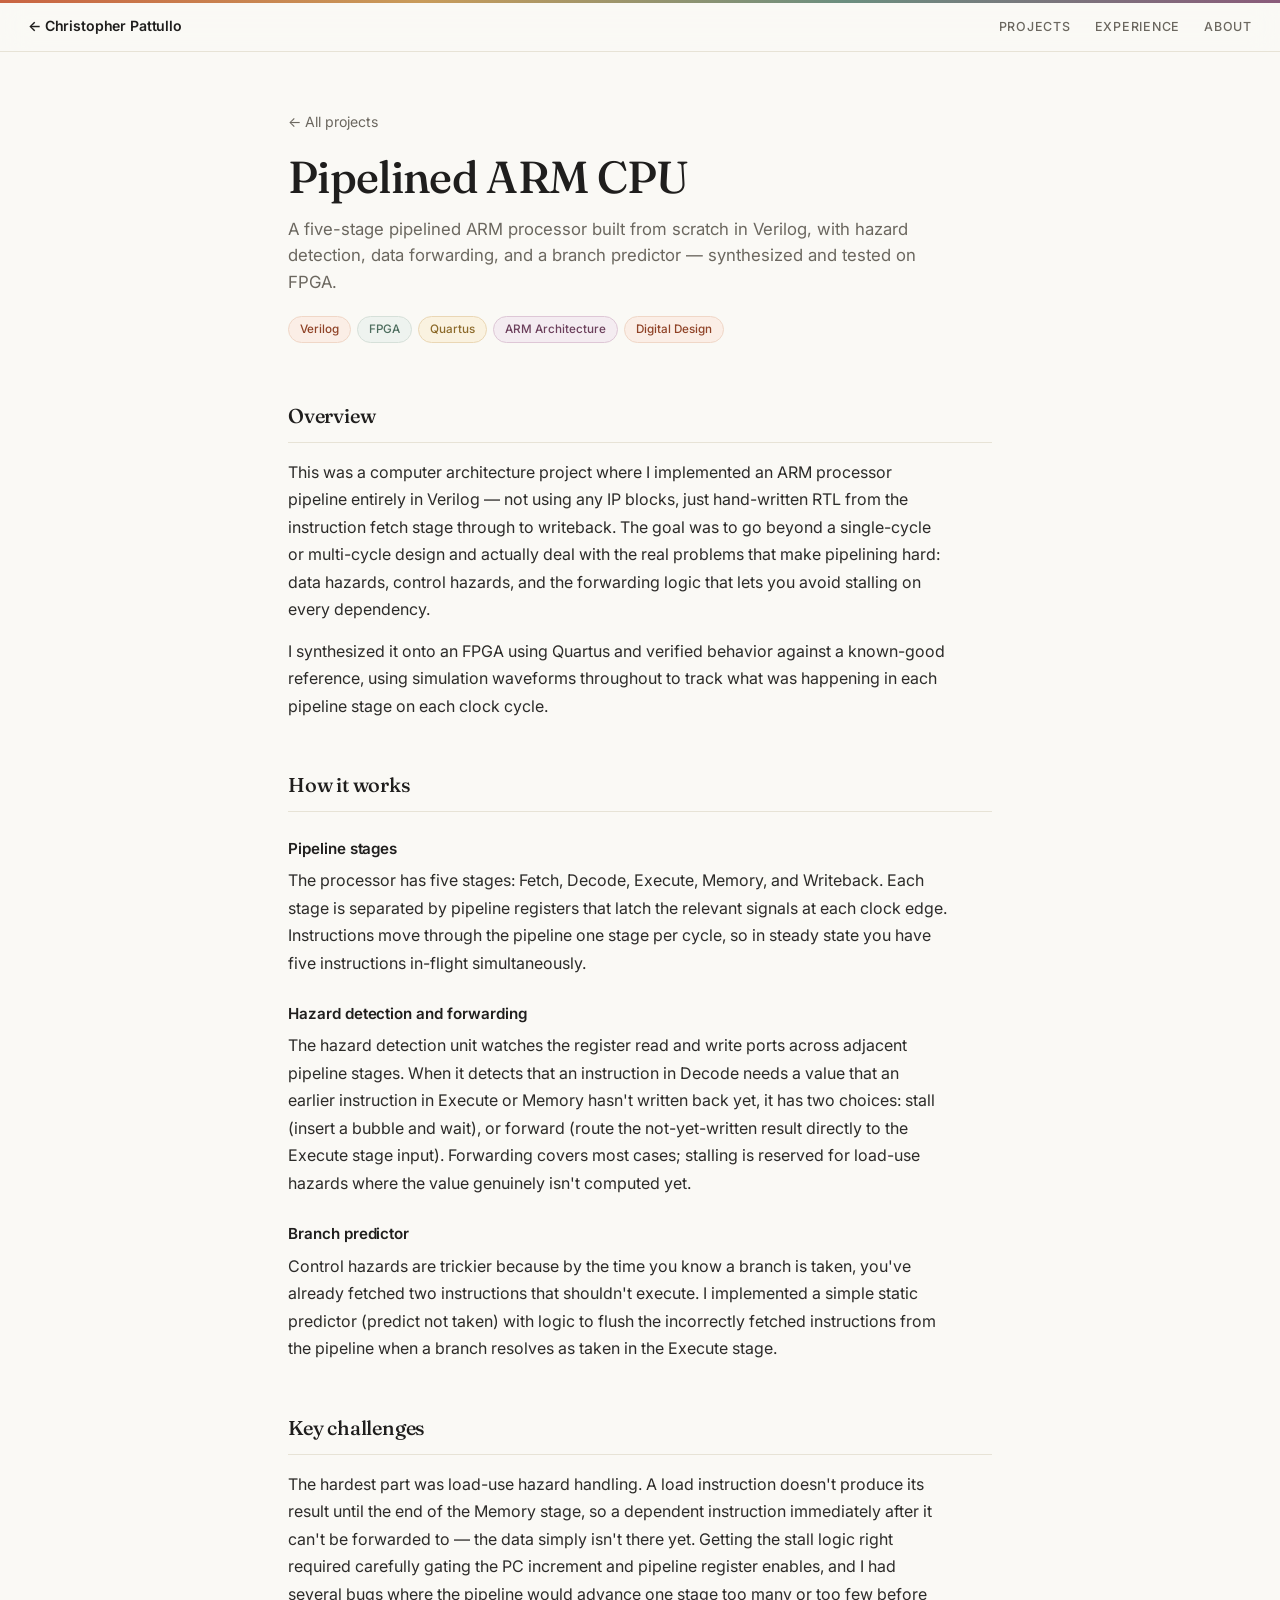
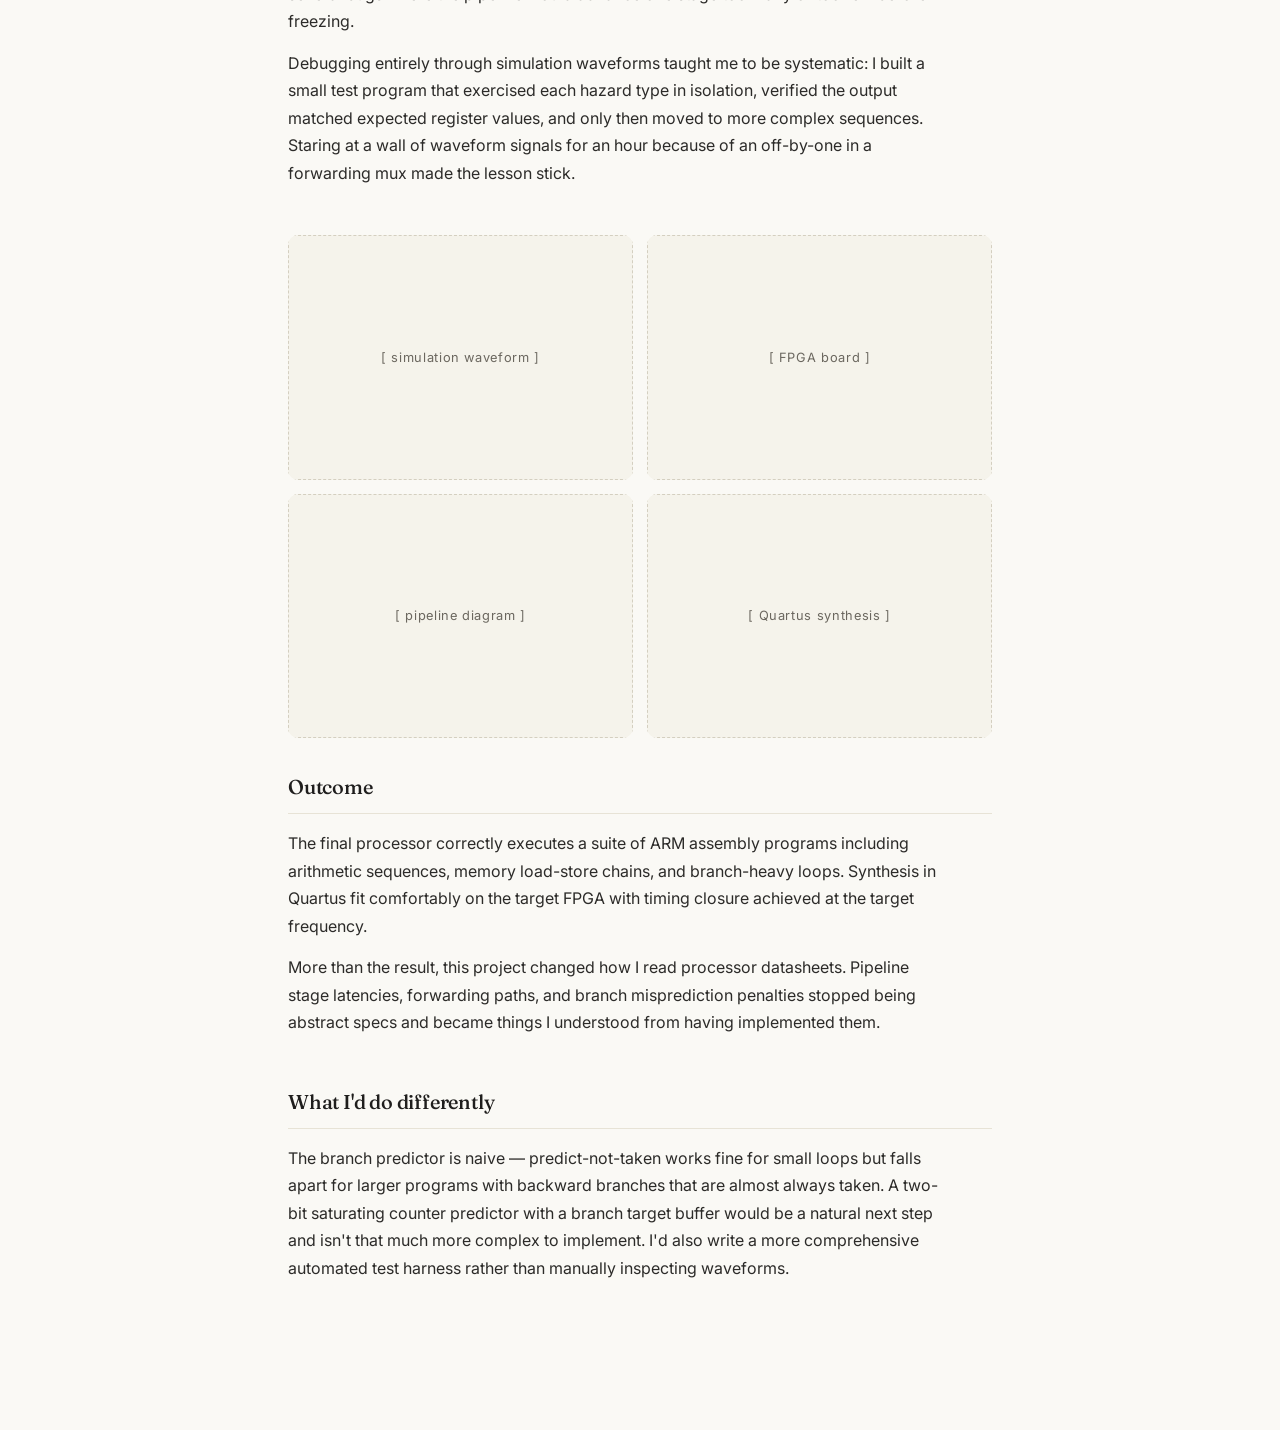
==== projects/arm-cpu.html @ b85e5b7a "created overall template for the website and initial data" ====
<!doctype html>
<html lang="en">
  <head>
    <meta charset="utf-8" />
    <meta name="viewport" content="width=device-width, initial-scale=1" />
    <title>Pipelined ARM CPU — Christopher Pattullo</title>
    <meta
      name="description"
      content="A five-stage pipelined ARM processor built from scratch in Verilog and synthesized on FPGA."
    />
    <link rel="preconnect" href="https://fonts.googleapis.com" />
    <link rel="preconnect" href="https://fonts.gstatic.com" crossorigin />
    <link
      href="https://fonts.googleapis.com/css2?family=Fraunces:opsz,wght@9..144,400;9..144,500;9..144,600&family=Inter:wght@400;500;600&display=swap"
      rel="stylesheet"
    />
    <link rel="stylesheet" href="../styles.css" />
  </head>
  <body>

    <nav class="sticky-nav" aria-label="Site navigation">
      <a class="nav-back" href="../index.html">← Christopher Pattullo</a>
      <ul class="nav-links">
        <li><a href="../index.html#projects">Projects</a></li>
        <li><a href="../index.html#experience">Experience</a></li>
        <li><a href="../index.html#about">About</a></li>
      </ul>
    </nav>

    <main class="page project-page">

      <header class="project-hero">
        <a class="project-back" href="../index.html#projects">← All projects</a>
        <h1>Pipelined ARM CPU</h1>
        <p class="project-tagline">
          A five-stage pipelined ARM processor built from scratch in Verilog,
          with hazard detection, data forwarding, and a branch predictor —
          synthesized and tested on FPGA.
        </p>
        <div class="tags">
          <span class="tag">Verilog</span>
          <span class="tag">FPGA</span>
          <span class="tag">Quartus</span>
          <span class="tag">ARM Architecture</span>
          <span class="tag">Digital Design</span>
        </div>
      </header>

      <section class="project-section">
        <h2>Overview</h2>
        <p>
          This was a computer architecture project where I implemented an ARM
          processor pipeline entirely in Verilog — not using any IP blocks,
          just hand-written RTL from the instruction fetch stage through to
          writeback. The goal was to go beyond a single-cycle or multi-cycle
          design and actually deal with the real problems that make pipelining
          hard: data hazards, control hazards, and the forwarding logic that
          lets you avoid stalling on every dependency.
        </p>
        <p>
          I synthesized it onto an FPGA using Quartus and verified behavior
          against a known-good reference, using simulation waveforms throughout
          to track what was happening in each pipeline stage on each clock
          cycle.
        </p>
      </section>

      <section class="project-section">
        <h2>How it works</h2>

        <h3>Pipeline stages</h3>
        <p>
          The processor has five stages: Fetch, Decode, Execute, Memory, and
          Writeback. Each stage is separated by pipeline registers that latch
          the relevant signals at each clock edge. Instructions move through
          the pipeline one stage per cycle, so in steady state you have five
          instructions in-flight simultaneously.
        </p>

        <h3>Hazard detection and forwarding</h3>
        <p>
          The hazard detection unit watches the register read and write ports
          across adjacent pipeline stages. When it detects that an instruction
          in Decode needs a value that an earlier instruction in Execute or
          Memory hasn't written back yet, it has two choices: stall (insert
          a bubble and wait), or forward (route the not-yet-written result
          directly to the Execute stage input). Forwarding covers most cases;
          stalling is reserved for load-use hazards where the value genuinely
          isn't computed yet.
        </p>

        <h3>Branch predictor</h3>
        <p>
          Control hazards are trickier because by the time you know a branch
          is taken, you've already fetched two instructions that shouldn't
          execute. I implemented a simple static predictor (predict not taken)
          with logic to flush the incorrectly fetched instructions from the
          pipeline when a branch resolves as taken in the Execute stage.
        </p>
      </section>

      <section class="project-section">
        <h2>Key challenges</h2>
        <p>
          The hardest part was load-use hazard handling. A load instruction
          doesn't produce its result until the end of the Memory stage, so a
          dependent instruction immediately after it can't be forwarded to —
          the data simply isn't there yet. Getting the stall logic right
          required carefully gating the PC increment and pipeline register
          enables, and I had several bugs where the pipeline would advance
          one stage too many or too few before freezing.
        </p>
        <p>
          Debugging entirely through simulation waveforms taught me to be
          systematic: I built a small test program that exercised each hazard
          type in isolation, verified the output matched expected register
          values, and only then moved to more complex sequences. Staring at
          a wall of waveform signals for an hour because of an off-by-one in
          a forwarding mux made the lesson stick.
        </p>
      </section>

      <div class="media-grid">
        <figure class="media-slot">
          <!-- replace with <img src="../img/arm-cpu-waveform.jpg" alt="Simulation waveform showing pipeline stages"> -->
          <div class="img-placeholder">[ simulation waveform ]</div>
          <figcaption>Pipeline stage simulation</figcaption>
        </figure>
        <figure class="media-slot">
          <!-- replace with <img src="../img/arm-cpu-fpga.jpg" alt="FPGA board running the ARM CPU"> -->
          <div class="img-placeholder">[ FPGA board ]</div>
          <figcaption>Running on FPGA</figcaption>
        </figure>
        <figure class="media-slot">
          <!-- replace with <img src="../img/arm-cpu-schematic.jpg" alt="Pipeline block diagram"> -->
          <div class="img-placeholder">[ pipeline diagram ]</div>
          <figcaption>Pipeline block diagram</figcaption>
        </figure>
        <figure class="media-slot">
          <!-- replace with <img src="../img/arm-cpu-quartus.jpg" alt="Quartus synthesis report"> -->
          <div class="img-placeholder">[ Quartus synthesis ]</div>
          <figcaption>Synthesis and timing report</figcaption>
        </figure>
      </div>

      <section class="project-section">
        <h2>Outcome</h2>
        <p>
          The final processor correctly executes a suite of ARM assembly
          programs including arithmetic sequences, memory load-store chains,
          and branch-heavy loops. Synthesis in Quartus fit comfortably on the
          target FPGA with timing closure achieved at the target frequency.
        </p>
        <p>
          More than the result, this project changed how I read processor
          datasheets. Pipeline stage latencies, forwarding paths, and branch
          misprediction penalties stopped being abstract specs and became
          things I understood from having implemented them.
        </p>
      </section>

      <section class="project-section">
        <h2>What I'd do differently</h2>
        <p>
          The branch predictor is naive — predict-not-taken works fine for
          small loops but falls apart for larger programs with backward
          branches that are almost always taken. A two-bit saturating counter
          predictor with a branch target buffer would be a natural next step
          and isn't that much more complex to implement. I'd also write a more
          comprehensive automated test harness rather than manually inspecting
          waveforms.
        </p>
      </section>

    </main>
  </body>
</html>
---- styles.css ----
/* ============================================================
   Tokens
   ============================================================ */
:root {
  --bg:           #faf9f5;
  --surface:      #f5f3eb;
  --surface-alt:  #f0ede2;
  --border:       #e7e3d6;
  --border-mid:   #d4cfc0;
  --text:         #1f1e1d;
  --text-body:    #2c2b29;
  --muted:        #6b675f;

  /* Primary accent — copper */
  --accent:       #c96442;
  --accent-soft:  #d97757;
  --accent-ink:   #8f4226;   /* darker copper for text */
  --accent-tint:  #fbeee6;   /* very soft copper bg */
  --accent-edge:  #f0d7c7;   /* soft copper border */

  /* Secondary — sage */
  --sage:         #6b8e7f;
  --sage-ink:     #4d6d5e;
  --sage-tint:    #eef3ef;
  --sage-edge:    #d6e0d9;

  /* Tertiary — warm gold */
  --gold:         #c89b5a;
  --gold-ink:     #8c6a2a;
  --gold-tint:    #faf2e0;
  --gold-edge:    #ead7b5;

  /* Quaternary — dusty plum */
  --plum:         #8a5b7a;
  --plum-ink:     #6b3f5b;
  --plum-tint:    #f4ecf1;
  --plum-edge:    #dec7d6;

  --card-bg:      #ffffff;
  --max-width:    760px;
  --radius:       10px;
  --nav-h:        52px;
}

/* Thin rainbow stripe along the very top of the page */
body::before {
  content: "";
  position: fixed;
  top: 0;
  left: 0;
  right: 0;
  height: 3px;
  background: linear-gradient(
    90deg,
    var(--accent) 0%,
    var(--gold) 33%,
    var(--sage) 66%,
    var(--plum) 100%
  );
  z-index: 200;
  pointer-events: none;
}

/* ============================================================
   Reset & Base
   ============================================================ */
*, *::before, *::after {
  box-sizing: border-box;
}

html {
  scroll-behavior: smooth;
  /* offset anchor targets so sticky nav doesn't cover them */
  scroll-padding-top: calc(var(--nav-h) + 16px);
}

body {
  margin: 0;
  background: var(--bg);
  color: var(--text);
  font-family: "Inter", -apple-system, BlinkMacSystemFont, "Segoe UI",
    sans-serif;
  font-size: 16px;
  line-height: 1.65;
  -webkit-font-smoothing: antialiased;
  text-rendering: optimizeLegibility;
}

figure {
  margin: 0;
}

/* Real images inside any figure fill the slot cleanly */
figure img {
  display: block;
  width: 100%;
  height: 100%;
  object-fit: cover;
}

/* Ensure card media slots have a definite height so object-fit works */
.card-media img          { min-height: 160px; max-height: 260px; }
.card-media--featured img { min-height: 240px; height: 100%; }
.photo-slot img          { min-height: 210px; aspect-ratio: 4 / 3; }

/* ============================================================
   Links
   ============================================================ */
a {
  color: var(--accent);
  text-decoration: none;
  border-bottom: 1px solid transparent;
  transition: color 120ms ease, border-color 120ms ease;
}

a:hover {
  color: var(--accent-soft);
  border-bottom-color: currentColor;
}

/* ============================================================
   Sticky Nav
   ============================================================ */
.sticky-nav {
  position: sticky;
  top: 0;
  z-index: 100;
  height: var(--nav-h);
  display: flex;
  align-items: center;
  justify-content: space-between;
  padding: 0 28px;
  background: rgba(250, 249, 245, 0.85);
  backdrop-filter: blur(14px);
  -webkit-backdrop-filter: blur(14px);
  border-bottom: 1px solid var(--border);
}

.nav-name {
  font-size: 0.88rem;
  font-weight: 600;
  letter-spacing: -0.01em;
  color: var(--text);
}

.nav-links {
  list-style: none;
  margin: 0;
  padding: 0;
  display: flex;
  gap: 24px;
}

.nav-links a {
  font-size: 0.78rem;
  font-weight: 500;
  letter-spacing: 0.06em;
  text-transform: uppercase;
  color: var(--muted);
  border-bottom: none;
  transition: color 120ms ease;
}

.nav-links a:hover {
  color: var(--accent);
  border-bottom: none;
}

/* ============================================================
   Page Container
   ============================================================ */
.page {
  max-width: var(--max-width);
  margin: 0 auto;
  padding: 72px 28px 100px;
}

/* ============================================================
   Hero
   ============================================================ */
.hero {
  margin-bottom: 72px;
}

.hero h1 {
  font-family: "Fraunces", Georgia, "Times New Roman", serif;
  font-weight: 500;
  font-size: clamp(2.4rem, 5vw, 3.2rem);
  letter-spacing: -0.015em;
  line-height: 1.05;
  margin: 0 0 18px;
  /* subtle warm gradient — copper to plum */
  background: linear-gradient(
    135deg,
    var(--accent) 0%,
    #b25438 40%,
    var(--plum) 100%
  );
  -webkit-background-clip: text;
  background-clip: text;
  color: transparent;
}

.tagline {
  font-size: 1.075rem;
  color: var(--muted);
  max-width: 56ch;
  margin: 0 0 22px;
  line-height: 1.6;
}

.links {
  display: flex;
  flex-wrap: wrap;
  gap: 8px 12px;
  align-items: center;
  font-size: 0.95rem;
  color: var(--muted);
}

.links a {
  color: var(--text);
  border-bottom: none;
}

.links a:hover {
  color: var(--accent);
  border-bottom: none;
}

/* ============================================================
   Sections — hover lift effect
   ============================================================ */
.section {
  margin: 0 0 52px;
  padding: 0;
}

.section h2 {
  position: relative;
  font-family: "Fraunces", Georgia, serif;
  font-weight: 500;
  font-size: 1.4rem;
  letter-spacing: -0.01em;
  margin: 0 0 24px;
  padding-bottom: 12px;
  border-bottom: 1px solid var(--border);
}

/* Colored accent stub under each h2 */
.section h2::after {
  content: "";
  position: absolute;
  left: 0;
  bottom: -1.5px;
  width: 44px;
  height: 2.5px;
  border-radius: 2px;
  background: var(--accent);
  transition: width 240ms ease;
}

.section:hover h2::after {
  width: 72px;
}

/* Each section gets its own accent color under the h2 */
#research h2::after,
#skills h2::after       { background: var(--sage); }
#projects h2::after,
#photography h2::after  { background: var(--gold); }
#education h2::after,
#outside h2::after      { background: var(--plum); }

.section-lead {
  margin: 0 0 20px;
  color: var(--muted);
  max-width: 62ch;
}

.section > p:not(.section-lead) {
  margin: 0;
  max-width: 64ch;
  color: var(--text-body);
}

/* ============================================================
   Entries (Research / Experience prose)
   ============================================================ */
.entry {
  margin-bottom: 36px;
}

.entry:last-child {
  margin-bottom: 0;
}

.entry-head {
  display: flex;
  justify-content: space-between;
  align-items: baseline;
  gap: 16px;
  margin-bottom: 10px;
}

.entry-head h3 {
  font-size: 1.02rem;
  font-weight: 600;
  margin: 0;
  letter-spacing: -0.005em;
}

.org {
  margin: 3px 0 0;
  color: var(--muted);
  font-size: 0.92rem;
}

.when {
  flex-shrink: 0;
  margin: 0;
  background: var(--accent-tint);
  color: var(--accent-ink);
  font-size: 0.78rem;
  font-weight: 500;
  white-space: nowrap;
  padding: 3px 11px;
  border-radius: 14px;
  border: 1px solid var(--accent-edge);
}

/* Vary the date pill color per section to match the h2 accent */
#research .when,
#skills .when        { background: var(--sage-tint); color: var(--sage-ink); border-color: var(--sage-edge); }
#projects .when,
#photography .when   { background: var(--gold-tint); color: var(--gold-ink); border-color: var(--gold-edge); }
#education .when,
#outside .when       { background: var(--plum-tint); color: var(--plum-ink); border-color: var(--plum-edge); }

.blurb {
  margin: 0;
  color: var(--text-body);
  line-height: 1.72;
}

.coursework {
  margin: 6px 0 0;
  color: var(--muted);
  font-size: 0.93rem;
  line-height: 1.7;
}

/* ============================================================
   Image Placeholder
   ============================================================ */
.img-placeholder {
  width: 100%;
  height: 100%;
  min-height: 180px;
  display: flex;
  align-items: center;
  justify-content: center;
  background: var(--surface);
  border: 1.5px dashed var(--border-mid);
  color: var(--muted);
  font-size: 0.8rem;
  letter-spacing: 0.05em;
  transition: background 200ms ease, border-color 200ms ease;
  cursor: default;
  user-select: none;
}

/* ============================================================
   Cards — shared base
   ============================================================ */
.card {
  background: var(--card-bg);
  border: 1px solid var(--border);
  border-radius: var(--radius);
  overflow: hidden;
  transition: transform 220ms ease, box-shadow 220ms ease,
              border-color 220ms ease;
}

.card:hover {
  transform: translateY(-3px);
  box-shadow: 0 10px 36px rgba(0, 0, 0, 0.09);
  border-color: var(--accent);
}

.card:hover .img-placeholder {
  background: #f8ede7;
  border-color: var(--accent-soft);
}

.card-body {
  padding: 20px 22px 22px;
  display: flex;
  flex-direction: column;
  gap: 10px;
}

.card-body h3 {
  font-size: 1rem;
  font-weight: 600;
  margin: 0;
  letter-spacing: -0.005em;
}

.card-body .blurb {
  font-size: 0.91rem;
  line-height: 1.62;
  margin: 0;
}

/* ============================================================
   Featured Cards (image-left, text-right)
   ============================================================ */
.featured-projects {
  display: flex;
  flex-direction: column;
  gap: 20px;
  margin-bottom: 24px;
}

.card--featured {
  display: grid;
  grid-template-columns: 260px 1fr;
}

.card-media--featured {
  /* fill the left column fully */
  align-self: stretch;
}

.card-media--featured .img-placeholder {
  min-height: 240px;
  height: 100%;
  border-radius: 0;
  border-top: none;
  border-left: none;
  border-bottom: none;
  border-right: 1.5px dashed var(--border-mid);
}

.card--featured:hover .card-media--featured .img-placeholder {
  border-right-color: var(--accent-soft);
}

/* ============================================================
   Standard Cards (image-top, text-below) — 3-column grid
   ============================================================ */
.project-grid {
  display: grid;
  grid-template-columns: repeat(3, 1fr);
  gap: 18px;
}

.card--standard .card-media .img-placeholder {
  min-height: 160px;
  border-radius: 0;
  border-top: none;
  border-left: none;
  border-right: none;
  border-bottom: 1.5px dashed var(--border-mid);
}

.card--standard:hover .card-media .img-placeholder {
  border-bottom-color: var(--accent-soft);
}

/* Placeholder cards */
.card--placeholder {
  opacity: 0.45;
  pointer-events: none; /* don't show hover on empty placeholders */
}

/* ============================================================
   Tag Pills
   ============================================================ */
.tags {
  display: flex;
  flex-wrap: wrap;
  gap: 6px;
}

.tag {
  font-size: 0.73rem;
  font-weight: 500;
  border: 1px solid var(--border);
  border-radius: 20px;
  padding: 2.5px 11px;
  white-space: nowrap;
  background: var(--surface);
  color: var(--muted);
  transition: transform 160ms ease;
}

/* 4-color cycling so each card's tags feel varied */
.tags .tag:nth-child(4n+1) {
  background: var(--accent-tint);
  border-color: var(--accent-edge);
  color: var(--accent-ink);
}
.tags .tag:nth-child(4n+2) {
  background: var(--sage-tint);
  border-color: var(--sage-edge);
  color: var(--sage-ink);
}
.tags .tag:nth-child(4n+3) {
  background: var(--gold-tint);
  border-color: var(--gold-edge);
  color: var(--gold-ink);
}
.tags .tag:nth-child(4n) {
  background: var(--plum-tint);
  border-color: var(--plum-edge);
  color: var(--plum-ink);
}

.card:hover .tag {
  transform: translateY(-1px);
}

/* ============================================================
   Skills Grid
   ============================================================ */
.skill-grid {
  display: grid;
  grid-template-columns: repeat(auto-fit, minmax(200px, 1fr));
  gap: 16px;
}

.skill-grid > div {
  background: var(--surface);
  border: 1px solid var(--border);
  border-left-width: 3px;
  border-radius: var(--radius);
  padding: 16px 18px;
}

.skill-grid > div:nth-child(1) { border-left-color: var(--accent); }
.skill-grid > div:nth-child(2) { border-left-color: var(--sage); }
.skill-grid > div:nth-child(3) { border-left-color: var(--gold); }

.skill-grid h4 {
  margin: 0 0 6px;
  font-size: 0.8rem;
  font-weight: 600;
  text-transform: uppercase;
  letter-spacing: 0.07em;
  color: var(--muted);
}

.skill-grid p {
  margin: 0;
  font-size: 0.93rem;
  line-height: 1.55;
  color: var(--text-body);
}

/* ============================================================
   Photo Grid
   ============================================================ */
.photo-grid {
  display: grid;
  grid-template-columns: repeat(3, 1fr);
  gap: 12px;
}

.photo-slot {
  border-radius: var(--radius);
  overflow: hidden;
}

.photo-slot .img-placeholder {
  min-height: 210px;
  border-radius: 0;
}

.photo-slot figcaption {
  padding: 6px 4px 0;
  font-size: 0.82rem;
  color: var(--muted);
  min-height: 22px;
  line-height: 1.4;
}

/* ============================================================
   Card Stretched Link
   (h3 inside card-body has .card-link; ::after covers whole card)
   ============================================================ */
.card {
  position: relative;
}

.card-link {
  color: inherit;
  border-bottom: none;
}

.card-link:hover {
  color: var(--accent);
  border-bottom: none;
}

.card-link::after {
  content: "";
  position: absolute;
  inset: 0;
}

/* ============================================================
   Project Detail Pages
   ============================================================ */
.nav-back {
  font-size: 0.88rem;
  font-weight: 600;
  color: var(--text);
  border-bottom: none;
  letter-spacing: -0.01em;
}

.nav-back:hover {
  color: var(--accent);
  border-bottom: none;
}

.project-page {
  padding-top: 56px;
}

.project-hero {
  margin-bottom: 56px;
}

.project-back {
  display: inline-block;
  margin-bottom: 20px;
  font-size: 0.88rem;
  color: var(--muted);
  border-bottom: none;
  transition: color 120ms ease;
}

.project-back:hover {
  color: var(--accent);
  border-bottom: none;
}

.project-hero h1 {
  font-family: "Fraunces", Georgia, serif;
  font-weight: 500;
  font-size: clamp(2rem, 4.5vw, 2.8rem);
  letter-spacing: -0.015em;
  line-height: 1.08;
  margin: 0 0 14px;
}

.project-tagline {
  font-size: 1.05rem;
  color: var(--muted);
  margin: 0 0 20px;
  max-width: 58ch;
  line-height: 1.6;
}

.project-section {
  margin-bottom: 48px;
}

.project-section h2 {
  font-family: "Fraunces", Georgia, serif;
  font-weight: 500;
  font-size: 1.25rem;
  letter-spacing: -0.01em;
  margin: 0 0 16px;
  padding-bottom: 10px;
  border-bottom: 1px solid var(--border);
}

.project-section p {
  color: var(--text-body);
  line-height: 1.72;
  margin: 0 0 14px;
  max-width: 66ch;
}

.project-section p:last-child {
  margin-bottom: 0;
}

.project-section h3 {
  font-size: 0.95rem;
  font-weight: 600;
  margin: 24px 0 6px;
  letter-spacing: -0.003em;
}

/* Two-column media grid for project photos */
.media-grid {
  display: grid;
  grid-template-columns: repeat(2, 1fr);
  gap: 14px;
  margin: 32px 0;
}

.media-grid.media-grid--3 {
  grid-template-columns: repeat(3, 1fr);
}

.media-slot {
  border-radius: var(--radius);
  overflow: hidden;
}

.media-slot .img-placeholder {
  min-height: 220px;
  border-radius: 0;
}

.media-slot figcaption {
  padding: 6px 4px 0;
  font-size: 0.82rem;
  color: var(--muted);
  line-height: 1.4;
  min-height: 20px;
}

/* Inline code / spec callouts */
.spec-list {
  list-style: none;
  margin: 0;
  padding: 0;
  display: flex;
  flex-direction: column;
  gap: 6px;
}

.spec-list li {
  display: flex;
  gap: 12px;
  font-size: 0.93rem;
  line-height: 1.5;
}

.spec-list li::before {
  content: "—";
  color: var(--accent);
  flex-shrink: 0;
}

@media (max-width: 520px) {
  .media-grid,
  .media-grid.media-grid--3 {
    grid-template-columns: 1fr;
  }
}

/* ============================================================
   Footer
   ============================================================ */
.footer {
  margin-top: 80px;
  padding-top: 24px;
  border-top: 1px solid var(--border);
  text-align: center;
}

.footer p {
  margin: 0 0 4px;
}

/* ============================================================
   Utilities
   ============================================================ */
.muted {
  color: var(--muted);
}

.small {
  font-size: 0.85rem;
}

/* ============================================================
   Responsive — Tablet (≤ 720px)
   ============================================================ */
@media (max-width: 720px) {
  .sticky-nav {
    padding: 0 20px;
  }

  .nav-links {
    gap: 18px;
  }

  /* hide the last nav item to keep it from wrapping */
  .nav-links li:last-child {
    display: none;
  }

  .page {
    padding: 56px 20px 80px;
  }

  .section {
    margin: 0 0 44px;
  }

  .card--featured {
    grid-template-columns: 220px 1fr;
  }

  .project-grid {
    grid-template-columns: repeat(2, 1fr);
  }
}

/* ============================================================
   Responsive — Mobile (≤ 520px)
   ============================================================ */
@media (max-width: 520px) {
  .sticky-nav {
    padding: 0 16px;
  }

  .nav-links {
    gap: 12px;
  }

  .nav-links li:nth-last-child(-n+2) {
    display: none;
  }

  .page {
    padding: 44px 16px 64px;
  }

  .section {
    margin: 0 0 36px;
  }

  .entry-head {
    flex-direction: column;
    gap: 2px;
  }

  /* featured card stacks on mobile */
  .card--featured {
    grid-template-columns: 1fr;
  }

  .card-media--featured .img-placeholder {
    height: 200px;
    border-right: none;
    border-bottom: 1.5px dashed var(--border-mid);
  }

  .project-grid {
    grid-template-columns: 1fr;
  }

  .photo-grid {
    grid-template-columns: repeat(2, 1fr);
  }
}
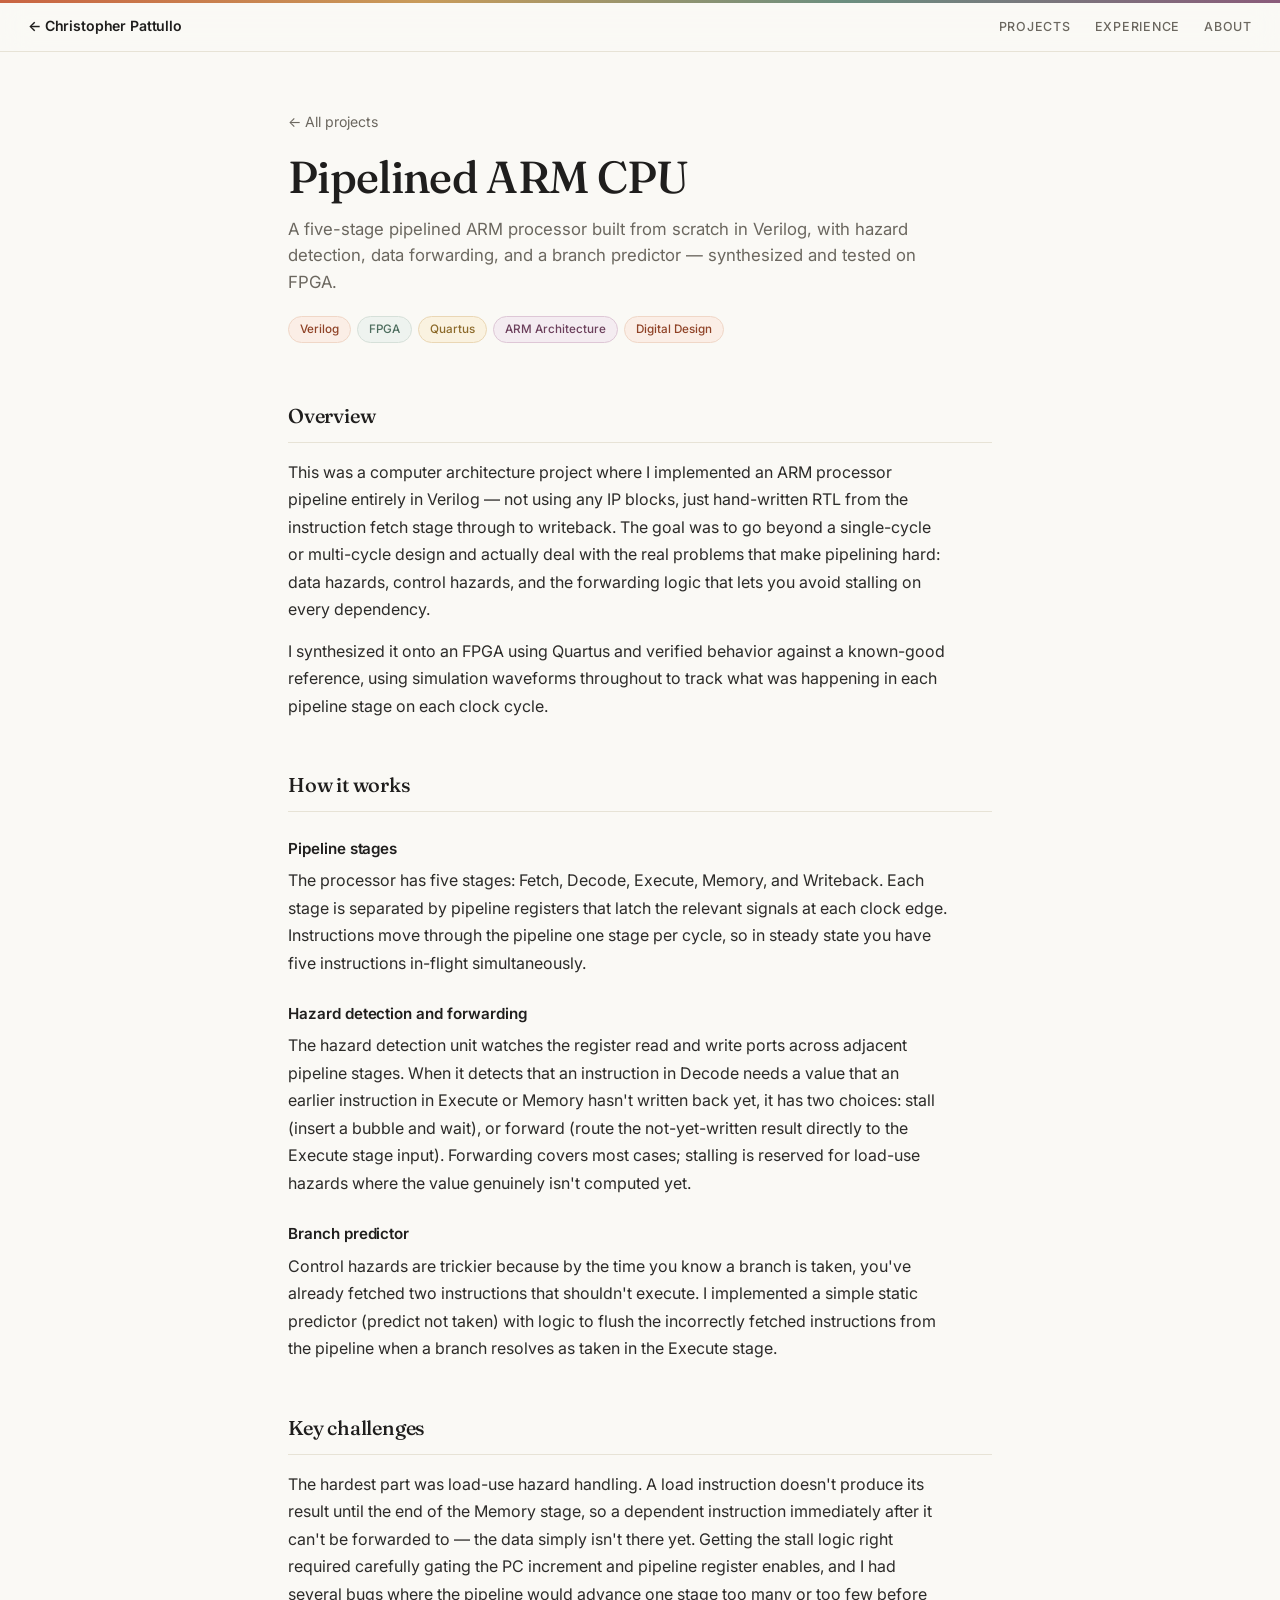
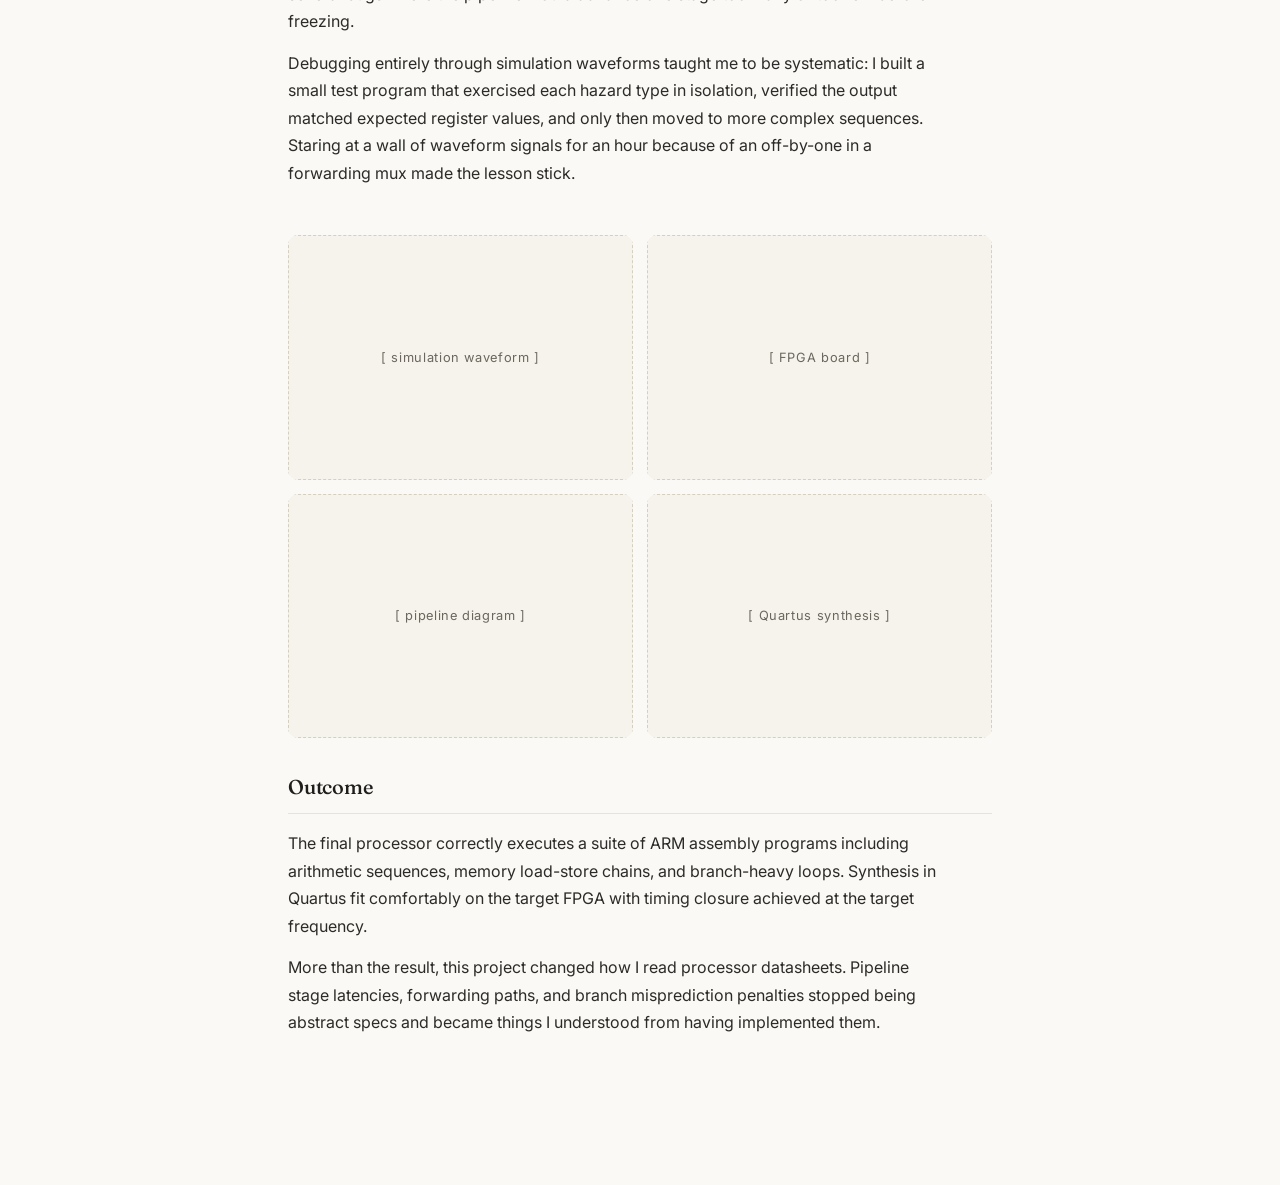
==== commit 646e42f1: "added more pictures and clarified projects" ====
--- a/projects/arm-cpu.html
+++ b/projects/arm-cpu.html
@@ -159,19 +159,6 @@
         </p>
       </section>
 
-      <section class="project-section">
-        <h2>What I'd do differently</h2>
-        <p>
-          The branch predictor is naive — predict-not-taken works fine for
-          small loops but falls apart for larger programs with backward
-          branches that are almost always taken. A two-bit saturating counter
-          predictor with a branch target buffer would be a natural next step
-          and isn't that much more complex to implement. I'd also write a more
-          comprehensive automated test harness rather than manually inspecting
-          waveforms.
-        </p>
-      </section>
-
     </main>
   </body>
 </html>
--- a/styles.css
+++ b/styles.css
@@ -90,18 +90,46 @@
   margin: 0;
 }
 
-/* Real images inside any figure fill the slot cleanly */
-figure img {
+/* Real images and videos inside any figure fill the slot cleanly */
+figure img,
+figure video {
   display: block;
   width: 100%;
   height: 100%;
   object-fit: cover;
-}
-
-/* Ensure card media slots have a definite height so object-fit works */
-.card-media img          { min-height: 160px; max-height: 260px; }
-.card-media--featured img { min-height: 240px; height: 100%; }
-.photo-slot img          { min-height: 210px; aspect-ratio: 4 / 3; }
+  object-position: center;
+  background: var(--surface);
+}
+
+/* Square media templates — everything is cropped to a 1:1 square,
+   centered on the middle of the image. Swap an <img> in and it just works. */
+.card-media,
+.card-media--featured,
+.photo-slot {
+  aspect-ratio: 1 / 1;
+  overflow: hidden;
+}
+
+.card-media img,
+.card-media video,
+.card-media--featured img,
+.card-media--featured video,
+.photo-slot img,
+.photo-slot video {
+  width: 100%;
+  height: 100%;
+  object-fit: cover;
+  object-position: center;
+}
+
+/* Embedded iframes (YouTube, Vimeo) — 16:9 responsive */
+figure iframe {
+  display: block;
+  width: 100%;
+  aspect-ratio: 16 / 9;
+  border: 0;
+  background: #000;
+}
 
 /* ============================================================
    Links
@@ -183,11 +211,11 @@
 }
 
 .hero h1 {
-  font-family: "Fraunces", Georgia, "Times New Roman", serif;
-  font-weight: 500;
-  font-size: clamp(2.4rem, 5vw, 3.2rem);
-  letter-spacing: -0.015em;
-  line-height: 1.05;
+  font-family: "JetBrains Mono", ui-monospace, "SF Mono", Menlo, monospace;
+  font-weight: 600;
+  font-size: clamp(2rem, 4.4vw, 2.75rem);
+  letter-spacing: -0.045em;
+  line-height: 1.1;
   margin: 0 0 18px;
   /* subtle warm gradient — copper to plum */
   background: linear-gradient(
@@ -238,10 +266,10 @@
 
 .section h2 {
   position: relative;
-  font-family: "Fraunces", Georgia, serif;
-  font-weight: 500;
-  font-size: 1.4rem;
-  letter-spacing: -0.01em;
+  font-family: "JetBrains Mono", ui-monospace, "SF Mono", Menlo, monospace;
+  font-weight: 600;
+  font-size: 1.15rem;
+  letter-spacing: -0.025em;
   margin: 0 0 24px;
   padding-bottom: 12px;
   border-bottom: 1px solid var(--border);
@@ -268,9 +296,8 @@
 #research h2::after,
 #skills h2::after       { background: var(--sage); }
 #projects h2::after,
-#photography h2::after  { background: var(--gold); }
-#education h2::after,
-#outside h2::after      { background: var(--plum); }
+#outside h2::after      { background: var(--gold); }
+#education h2::after    { background: var(--plum); }
 
 .section-lead {
   margin: 0 0 20px;
@@ -333,9 +360,8 @@
 #research .when,
 #skills .when        { background: var(--sage-tint); color: var(--sage-ink); border-color: var(--sage-edge); }
 #projects .when,
-#photography .when   { background: var(--gold-tint); color: var(--gold-ink); border-color: var(--gold-edge); }
-#education .when,
-#outside .when       { background: var(--plum-tint); color: var(--plum-ink); border-color: var(--plum-edge); }
+#outside .when       { background: var(--gold-tint); color: var(--gold-ink); border-color: var(--gold-edge); }
+#education .when     { background: var(--plum-tint); color: var(--plum-ink); border-color: var(--plum-edge); }
 
 .blurb {
   margin: 0;
@@ -356,7 +382,6 @@
 .img-placeholder {
   width: 100%;
   height: 100%;
-  min-height: 180px;
   display: flex;
   align-items: center;
   justify-content: center;
@@ -425,17 +450,63 @@
 
 .card--featured {
   display: grid;
-  grid-template-columns: 260px 1fr;
+  grid-template-columns: 300px 1fr;
+  height: 300px;          /* lock to square-image height */
+  overflow: hidden;       /* belt-and-suspenders: clip anything that somehow overflows */
+}
+
+/* Featured cards use tighter typography so the longer blurbs fit
+   within the 300px height cap without getting clipped. */
+.card--featured .card-body {
+  padding: 16px 20px;
+  gap: 8px;
+  min-width: 0;           /* allow text to shrink inside the grid cell */
+  overflow: hidden;
+}
+
+.card--featured .card-body h3 {
+  font-size: 0.98rem;
+  line-height: 1.25;
+}
+
+.card--featured .card-body .blurb {
+  font-size: 0.86rem;
+  line-height: 1.5;
+  margin: 0;
+}
+
+.card--featured .card-body .tags {
+  margin-top: auto;       /* push tag pills to the bottom of the card */
+}
+
+.card--featured .card-body .tag {
+  font-size: 0.7rem;
+  padding: 3px 9px;
 }
 
 .card-media--featured {
-  /* fill the left column fully */
+  /* Container stretches to fill the full card height. The <img> inside
+     is a centered 300×300 square crop of the photo — so the picture
+     stays square no matter how tall the text side runs. */
+  aspect-ratio: auto;                  /* override global 1:1 on the container */
+  width: 100%;
+  height: 100%;
   align-self: stretch;
+  display: flex;
+  align-items: center;
+  justify-content: center;
+  background: var(--surface);
+}
+
+.card-media--featured > img,
+.card-media--featured > video {
+  width: 300px;
+  height: 300px;
+  object-fit: cover;
+  object-position: center;
 }
 
 .card-media--featured .img-placeholder {
-  min-height: 240px;
-  height: 100%;
   border-radius: 0;
   border-top: none;
   border-left: none;
@@ -457,7 +528,6 @@
 }
 
 .card--standard .card-media .img-placeholder {
-  min-height: 160px;
   border-radius: 0;
   border-top: none;
   border-left: none;
@@ -573,8 +643,65 @@
   overflow: hidden;
 }
 
+/* Hidden overflow photos — revealed by the "Show all" button */
+.photo-grid .photo-extra {
+  display: none;
+}
+
+.photo-grid.expanded .photo-extra {
+  display: block;
+  animation: fade-in 260ms ease both;
+}
+
+@keyframes fade-in {
+  from { opacity: 0; transform: translateY(4px); }
+  to   { opacity: 1; transform: translateY(0); }
+}
+
+/* Gallery toggle button */
+.gallery-toggle {
+  display: inline-flex;
+  align-items: center;
+  gap: 8px;
+  margin: 22px 0 0;
+  padding: 10px 20px;
+  font-family: "JetBrains Mono", ui-monospace, "SF Mono", Menlo, monospace;
+  font-size: 0.78rem;
+  font-weight: 500;
+  letter-spacing: -0.01em;
+  color: var(--accent-ink);
+  background: var(--accent-tint);
+  border: 1px solid var(--accent-edge);
+  border-radius: 999px;
+  cursor: pointer;
+  transition: background 180ms ease, color 180ms ease,
+              border-color 180ms ease, transform 180ms ease;
+}
+
+.gallery-toggle::after {
+  content: "↓";
+  display: inline-block;
+  font-size: 0.85rem;
+  transition: transform 220ms ease;
+}
+
+.gallery-toggle[aria-expanded="true"]::after {
+  transform: rotate(180deg);
+}
+
+.gallery-toggle:hover {
+  background: var(--accent);
+  color: #fff;
+  border-color: var(--accent);
+  transform: translateY(-1px);
+}
+
+.gallery-toggle:focus-visible {
+  outline: 2px solid var(--accent);
+  outline-offset: 3px;
+}
+
 .photo-slot .img-placeholder {
-  min-height: 210px;
   border-radius: 0;
 }
 
@@ -719,6 +846,23 @@
   border-radius: 0;
 }
 
+.media-slot img,
+.media-slot video {
+  min-height: 220px;
+  max-height: 320px;
+}
+
+/* Let a single media item span 2 columns — useful for wide/landscape content
+   like the match footage at the end of the ARUW media grid */
+.media-slot--wide {
+  grid-column: span 2;
+}
+
+.media-slot--wide video,
+.media-slot--wide img {
+  max-height: 420px;
+}
+
 .media-slot figcaption {
   padding: 6px 4px 0;
   font-size: 0.82rem;
@@ -755,6 +899,10 @@
   .media-grid.media-grid--3 {
     grid-template-columns: 1fr;
   }
+
+  .media-slot--wide {
+    grid-column: auto;
+  }
 }
 
 /* ============================================================
@@ -809,6 +957,16 @@
 
   .card--featured {
     grid-template-columns: 220px 1fr;
+    height: auto;              /* let it grow on tablet where text wraps wider */
+    min-height: 220px;
+    max-height: none;
+    overflow: visible;
+  }
+
+  .card-media--featured > img,
+  .card-media--featured > video {
+    width: 220px;
+    height: 220px;
   }
 
   .project-grid {
@@ -845,9 +1003,16 @@
     gap: 2px;
   }
 
-  /* featured card stacks on mobile */
+  /* featured card stacks on mobile — image becomes a full-width square up top */
   .card--featured {
     grid-template-columns: 1fr;
+    min-height: 0;
+  }
+
+  .card-media--featured {
+    width: 100%;
+    height: auto;
+    aspect-ratio: 1 / 1;
   }
 
   .card-media--featured .img-placeholder {
